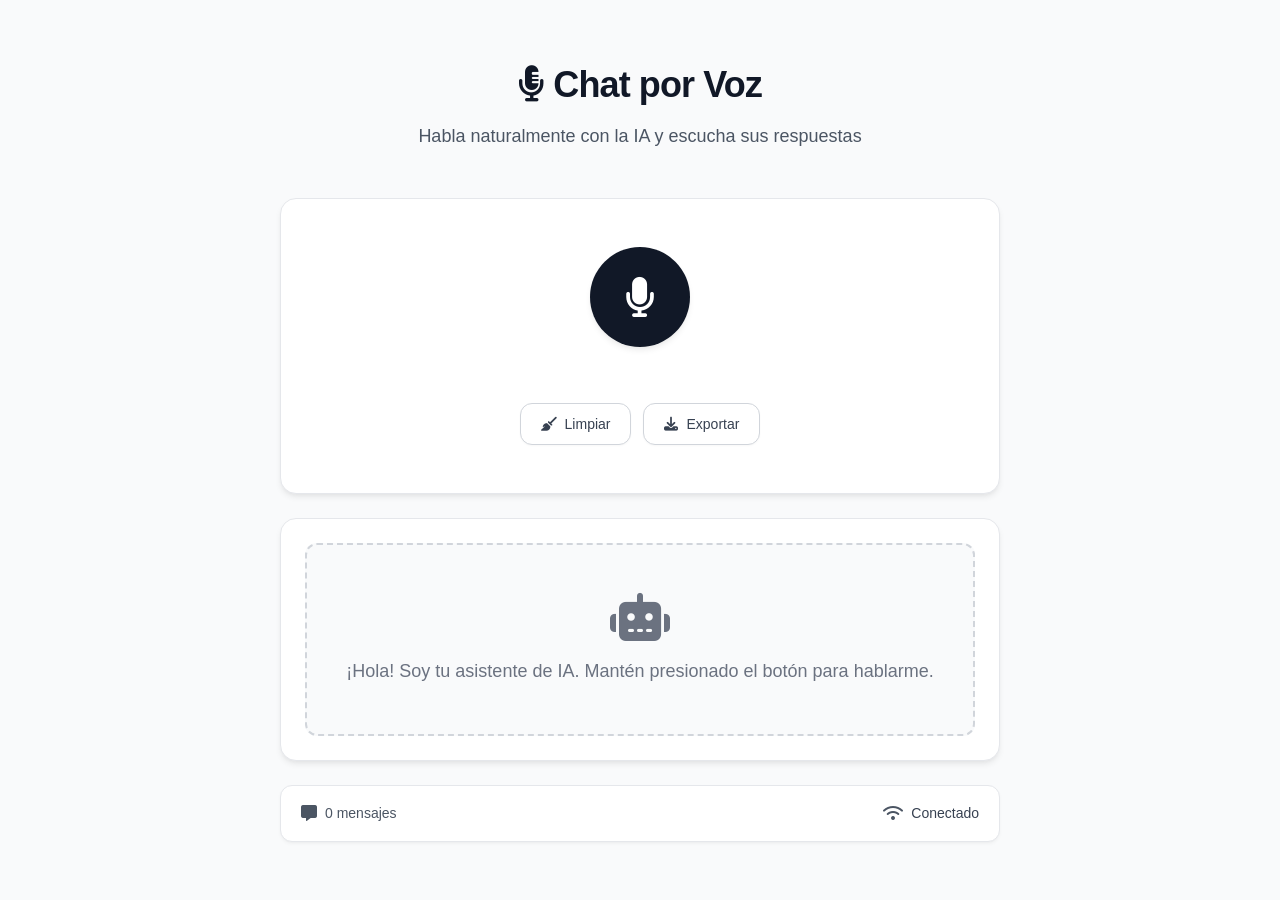
==== audio/avanzado/chat-completions/web/index.html @ 85fdfc96 "Add ConversationManager and UIManager modules with audio processing and UI controls - Implement Conv" ====
<!DOCTYPE html>
<html lang="es">
<head>
    <meta charset="UTF-8">
    <meta name="viewport" content="width=device-width, initial-scale=1.0">
    <title>Conversación por Voz con IA</title>
    <link rel="stylesheet" href="styles.css">
    <link href="https://cdnjs.cloudflare.com/ajax/libs/font-awesome/6.4.0/css/all.min.css" rel="stylesheet">
</head>
<body>
    <div class="container">
        <header>
            <h1><i class="fas fa-microphone-lines"></i> Chat por Voz</h1>
            <p>Habla naturalmente con la IA y escucha sus respuestas</p>
        </header>

        <main>
            <!-- Panel de control -->
            <div class="control-panel">
                <button id="recordBtn" class="record-btn" data-tooltip="Pulsa aquí para hablar">
                    <i class="fas fa-microphone"></i>
                </button>
                
                <div class="controls">
                    <button id="clearBtn" class="btn btn-secondary">
                        <i class="fas fa-broom"></i> Limpiar
                    </button>
                    <button id="exportBtn" class="btn btn-secondary">
                        <i class="fas fa-download"></i> Exportar
                    </button>
                </div>
            </div>

            <!-- Estado de grabación -->
            <div id="recordingStatus" class="recording-status hidden">
                <div class="recording-indicator">
                    <i class="fas fa-circle"></i>
                    <span>Grabando... Suelta para enviar</span>
                </div>
                <div class="audio-visualizer">
                    <div class="bar"></div>
                    <div class="bar"></div>
                    <div class="bar"></div>
                    <div class="bar"></div>
                    <div class="bar"></div>
                </div>
            </div>

            <!-- Estado de procesamiento -->
            <div id="processingStatus" class="processing-status hidden">
                <div class="spinner"></div>
                <span>Procesando tu mensaje...</span>
            </div>

            <!-- Historial de conversación -->
            <div class="conversation-container">
                <div id="conversationHistory" class="conversation-history">
                    <div class="welcome-message">
                        <i class="fas fa-robot"></i>
                        <p>¡Hola! Soy tu asistente de IA. Mantén presionado el botón para hablarme.</p>
                    </div>
                </div>
            </div>

            <!-- Información del sistema -->
            <div class="system-info">
                <div class="info-item">
                    <i class="fas fa-message"></i>
                    <span id="messageCount">0 mensajes</span>
                </div>
                <div class="info-item">
                    <i class="fas fa-wifi"></i>
                    <span id="connectionStatus" class="connection-status connected">Conectado</span>
                </div>
            </div>
        </main>
    </div>

    <!-- Modales -->
    <div id="errorModal" class="modal hidden">
        <div class="modal-content">
            <div class="modal-header">
                <h3><i class="fas fa-exclamation-triangle"></i> Error</h3>
                <button class="close-btn">&times;</button>
            </div>
            <div class="modal-body">
                <p id="errorMessage"></p>
            </div>
            <div class="modal-footer">
                <button class="btn btn-primary" onclick="closeModal('errorModal')">Entendido</button>
            </div>
        </div>
    </div>

    <div id="confirmModal" class="modal hidden">
        <div class="modal-content">
            <div class="modal-header">
                <h3><i class="fas fa-question-circle"></i> Confirmar acción</h3>
                <button class="close-btn">&times;</button>
            </div>
            <div class="modal-body">
                <p id="confirmMessage">¿Estás seguro de que quieres limpiar toda la conversación?</p>
            </div>
            <div class="modal-footer">
                <button class="btn btn-secondary" onclick="closeModal('confirmModal')">Cancelar</button>
                <button id="confirmYes" class="btn btn-primary">Confirmar</button>
            </div>
        </div>
    </div>

    <!-- Scripts -->
    <script src="js/audio-recorder.js"></script>
    <script src="js/conversation.js"></script>
    <script src="js/ui.js"></script>
    <script src="js/app.js"></script>
</body>
</html>
---- audio/avanzado/chat-completions/web/styles.css ----
/* Minimalist CSS Variables - Gray Scale */
:root {
    --primary-color: #374151;
    --primary-light: #6b7280;
    --primary-dark: #1f2937;
    --accent-color: #4b5563;
    --success-color: #374151;
    --danger-color: #6b7280;
    --warning-color: #9ca3af;
    --gray-50: #f9fafb;
    --gray-100: #f3f4f6;
    --gray-200: #e5e7eb;
    --gray-300: #d1d5db;
    --gray-400: #9ca3af;
    --gray-500: #6b7280;
    --gray-600: #4b5563;
    --gray-700: #374151;
    --gray-800: #1f2937;
    --gray-900: #111827;
    --white: #ffffff;
    --border-radius: 12px;
    --border-radius-sm: 6px;
    --border-radius-lg: 16px;
    --shadow-sm: 0 1px 2px 0 rgb(0 0 0 / 0.03);
    --shadow-md: 0 2px 4px -1px rgb(0 0 0 / 0.06), 0 1px 2px -1px rgb(0 0 0 / 0.03);
    --shadow-lg: 0 4px 6px -1px rgb(0 0 0 / 0.08), 0 2px 4px -2px rgb(0 0 0 / 0.04);
    --shadow-xl: 0 8px 12px -2px rgb(0 0 0 / 0.1), 0 4px 6px -3px rgb(0 0 0 / 0.05);
    --transition: all 0.2s ease-in-out;
    --font-mono: 'SF Mono', Monaco, 'Cascadia Code', 'Roboto Mono', Consolas, 'Courier New', monospace;
}

/* Reset y base */
* {
    box-sizing: border-box;
    margin: 0;
    padding: 0;
}

body {
    font-family: -apple-system, BlinkMacSystemFont, 'Segoe UI', 'Roboto', 'Oxygen', 'Ubuntu', 'Cantarell', 'Open Sans', 'Helvetica Neue', sans-serif;
    line-height: 1.6;
    color: var(--gray-900);
    background: var(--gray-50);
    min-height: 100vh;
    font-size: 16px;
    -webkit-font-smoothing: antialiased;
    -moz-osx-font-smoothing: grayscale;
}

/* Container principal */
.container {
    max-width: 768px;
    margin: 0 auto;
    padding: 24px;
    min-height: 100vh;
    display: flex;
    flex-direction: column;
}

/* Header */
header {
    text-align: center;
    margin-bottom: 48px;
    padding-top: 32px;
}

header h1 {
    font-size: 2.25rem;
    font-weight: 700;
    margin-bottom: 8px;
    color: var(--gray-900);
    letter-spacing: -0.025em;
}

header p {
    font-size: 1.125rem;
    color: var(--gray-600);
    font-weight: 400;
}

/* Panel de control */
.control-panel {
    background: var(--white);
    border-radius: var(--border-radius-lg);
    padding: 48px 32px;
    margin-bottom: 24px;
    box-shadow: var(--shadow-lg);
    text-align: center;
    border: 1px solid var(--gray-200);
    display: flex;
    flex-direction: column;
    align-items: center;
    justify-content: center;
}

/* Botón de grabación principal */
.record-btn {
    background: var(--gray-900);
    color: var(--white);
    border: none;
    border-radius: 50%;
    width: 100px;
    height: 100px;
    font-size: 2.5rem;
    cursor: pointer;
    transition: var(--transition);
    box-shadow: var(--shadow-lg);
    margin-bottom: 48px;
    user-select: none;
    position: relative;
    overflow: visible;
    display: flex;
    align-items: center;
    justify-content: center;
}

.record-btn:hover {
    background: var(--gray-800);
    transform: translateY(-3px) scale(1.08);
    box-shadow: var(--shadow-xl);
}

.record-btn:active,
.record-btn.recording {
    background: var(--gray-700);
    transform: scale(0.95);
    animation: pulse 2s infinite;
}

.record-btn i {
    font-size: 2.5rem;
}

/* Tooltip */
.record-btn[data-tooltip]:hover::after {
    content: attr(data-tooltip);
    position: absolute;
    bottom: -50px;
    left: 50%;
    transform: translateX(-50%);
    background: var(--gray-800);
    color: var(--white);
    padding: 8px 12px;
    border-radius: var(--border-radius-sm);
    font-size: 0.875rem;
    font-weight: 500;
    white-space: nowrap;
    box-shadow: var(--shadow-md);
    z-index: 1000;
    animation: tooltipFadeIn 0.2s ease-out;
}

.record-btn[data-tooltip]:hover::before {
    content: '';
    position: absolute;
    bottom: -13px;
    left: 50%;
    transform: translateX(-50%);
    width: 0;
    height: 0;
    border-left: 6px solid transparent;
    border-right: 6px solid transparent;
    border-bottom: 6px solid var(--gray-800);
    z-index: 1001;
}

@keyframes tooltipFadeIn {
    from {
        opacity: 0;
        transform: translateX(-50%) translateY(5px);
    }
    to {
        opacity: 1;
        transform: translateX(-50%) translateY(0);
    }
}

/* Animación de pulso mejorada */
@keyframes pulse {
    0% { 
        box-shadow: 0 0 0 0 rgba(107, 114, 128, 0.4);
    }
    70% { 
        box-shadow: 0 0 0 10px rgba(107, 114, 128, 0);
    }
    100% { 
        box-shadow: 0 0 0 0 rgba(107, 114, 128, 0);
    }
}
/* Controles secundarios */
.controls {
    display: flex;
    gap: 12px;
    justify-content: center;
    flex-wrap: wrap;
    margin-top: 8px;
}

.btn {
    padding: 12px 20px;
    border: none;
    border-radius: var(--border-radius);
    cursor: pointer;
    font-size: 0.875rem;
    font-weight: 500;
    transition: var(--transition);
    text-decoration: none;
    display: inline-flex;
    align-items: center;
    gap: 8px;
    white-space: nowrap;
}

.btn-primary {
    background: var(--gray-900);
    color: var(--white);
    box-shadow: var(--shadow-md);
}

.btn-primary:hover {
    background: var(--gray-800);
    transform: translateY(-1px);
    box-shadow: var(--shadow-lg);
}

.btn-secondary {
    background: var(--white);
    color: var(--gray-700);
    border: 1px solid var(--gray-300);
    box-shadow: var(--shadow-sm);
}

.btn-secondary:hover {
    background: var(--gray-50);
    border-color: var(--gray-400);
    transform: translateY(-1px);
    box-shadow: var(--shadow-md);
}

/* Estado de grabación */
.recording-status {
    background: var(--white);
    border-radius: var(--border-radius);
    padding: 24px;
    margin-bottom: 24px;
    box-shadow: var(--shadow-lg);
    text-align: center;
    border: 1px solid var(--gray-400);
    border-left: 4px solid var(--gray-600);
}

.recording-indicator {
    display: flex;
    align-items: center;
    justify-content: center;
    gap: 12px;
    margin-bottom: 16px;
    color: var(--gray-700);
    font-weight: 600;
    font-size: 1.125rem;
}

.recording-indicator i {
    font-size: 1.5rem;
    animation: pulse 1s infinite;
}

/* Visualizador de audio moderno */
.audio-visualizer {
    display: flex;
    justify-content: center;
    gap: 4px;
    height: 32px;
    align-items: end;
}

.audio-visualizer .bar {
    width: 3px;
    background: var(--gray-600);
    border-radius: 4px;
    animation: audioWave 1.2s infinite ease-in-out;
}

.audio-visualizer .bar:nth-child(1) { animation-delay: 0s; }
.audio-visualizer .bar:nth-child(2) { animation-delay: 0.1s; }
.audio-visualizer .bar:nth-child(3) { animation-delay: 0.2s; }
.audio-visualizer .bar:nth-child(4) { animation-delay: 0.3s; }
.audio-visualizer .bar:nth-child(5) { animation-delay: 0.4s; }

@keyframes audioWave {
    0%, 40%, 100% { 
        height: 6px; 
        opacity: 0.4;
    }
    20% { 
        height: 28px; 
        opacity: 1;
    }
}

/* Estado de procesamiento */
.processing-status {
    background: var(--white);
    border-radius: var(--border-radius);
    padding: 24px;
    margin-bottom: 24px;
    box-shadow: var(--shadow-lg);
    text-align: center;
    border: 1px solid var(--gray-300);
    border-left: 4px solid var(--gray-500);
    display: flex;
    align-items: center;
    justify-content: center;
    gap: 16px;
    color: var(--gray-700);
    font-weight: 500;
}

/* Spinner moderno */
.spinner {
    width: 24px;
    height: 24px;
    border: 2px solid var(--gray-200);
    border-top: 2px solid var(--gray-600);
    border-radius: 50%;
    animation: spin 1s linear infinite;
}

@keyframes spin {
    0% { transform: rotate(0deg); }
    100% { transform: rotate(360deg); }
}

/* Contenedor de conversación */
.conversation-container {
    background: var(--white);
    border-radius: var(--border-radius-lg);
    box-shadow: var(--shadow-lg);
    margin-bottom: 24px;
    max-height: 600px;
    overflow: hidden;
    border: 1px solid var(--gray-200);
    flex: 1;
    display: flex;
    flex-direction: column;
}

.conversation-history {
    padding: 24px;
    overflow-y: auto;
    flex: 1;
}

/* Mensaje de bienvenida */
.welcome-message {
    text-align: center;
    color: var(--gray-500);
    padding: 48px 24px;
    border: 2px dashed var(--gray-300);
    border-radius: var(--border-radius);
    background: var(--gray-50);
}

.welcome-message i {
    font-size: 3rem;
    margin-bottom: 16px;
    color: var(--gray-500);
}

.welcome-message p {
    font-size: 1.125rem;
    font-weight: 500;
}

/* Mensajes de conversación */
.message {
    margin-bottom: 24px;
    padding: 20px;
    border-radius: var(--border-radius);
    position: relative;
    animation: slideIn 0.4s ease-out;
    box-shadow: var(--shadow-sm);
}

@keyframes slideIn {
    from {
        opacity: 0;
        transform: translateY(20px);
    }
    to {
        opacity: 1;
        transform: translateY(0);
    }
}

.message.user {
    background: var(--gray-100);
    border: 1px solid var(--gray-200);
    margin-left: 48px;
    border-radius: var(--border-radius) var(--border-radius) var(--border-radius-sm) var(--border-radius);
}

.message.assistant {
    background: var(--white);
    border: 1px solid var(--gray-200);
    margin-right: 48px;
    border-radius: var(--border-radius) var(--border-radius) var(--border-radius) var(--border-radius-sm);
}

.message-header {
    display: flex;
    align-items: center;
    gap: 12px;
    margin-bottom: 12px;
    font-weight: 600;
    font-size: 0.875rem;
}

.message-header i {
    font-size: 1.125rem;
}

.message.user .message-header {
    color: var(--gray-700);
}

.message.assistant .message-header {
    color: var(--gray-800);
}

.message-content {
    line-height: 1.7;
    color: var(--gray-800);
    font-size: 0.95rem;
}

.message-time {
    font-size: 0.75rem;
    color: var(--gray-500);
    text-align: right;
    margin-top: 12px;
    font-weight: 500;
}

/* Controles de audio */
.audio-controls {
    margin-top: 12px;
    display: flex;
    gap: 8px;
    align-items: center;
}

.audio-btn {
    background: none;
    border: none;
    color: var(--gray-600);
    cursor: pointer;
    font-size: 1.125rem;
    padding: 8px;
    border-radius: 50%;
    transition: var(--transition);
    width: 36px;
    height: 36px;
    display: flex;
    align-items: center;
    justify-content: center;
}

.audio-btn:hover {
    background: var(--gray-100);
    color: var(--gray-800);
    transform: scale(1.1);
}

.audio-btn.playing {
    color: var(--gray-700);
    background: var(--gray-200);
}

/* Información del sistema */
.system-info {
    background: var(--white);
    border-radius: var(--border-radius);
    padding: 16px 20px;
    box-shadow: var(--shadow-md);
    display: flex;
    justify-content: space-between;
    align-items: center;
    flex-wrap: wrap;
    gap: 16px;
    border: 1px solid var(--gray-200);
}

.info-item {
    display: flex;
    align-items: center;
    gap: 8px;
    color: var(--gray-600);
    font-size: 0.875rem;
    font-weight: 500;
}

.info-item i {
    color: var(--gray-600);
    font-size: 1rem;
}

/* Modales modernos */
.modal {
    position: fixed;
    top: 0;
    left: 0;
    width: 100%;
    height: 100%;
    background: rgba(0, 0, 0, 0.5);
    display: flex;
    align-items: center;
    justify-content: center;
    z-index: 1000;
    backdrop-filter: blur(4px);
}

.modal-content {
    background: var(--white);
    border-radius: var(--border-radius-lg);
    max-width: 480px;
    width: 90%;
    box-shadow: var(--shadow-xl);
    animation: modalSlideIn 0.3s ease-out;
    border: 1px solid var(--gray-200);
}

@keyframes modalSlideIn {
    from {
        opacity: 0;
        transform: scale(0.95) translateY(-10px);
    }
    to {
        opacity: 1;
        transform: scale(1) translateY(0);
    }
}

.modal-header {
    padding: 24px;
    border-bottom: 1px solid var(--gray-200);
    display: flex;
    justify-content: space-between;
    align-items: center;
}

.modal-header h3 {
    margin: 0;
    display: flex;
    align-items: center;
    gap: 12px;
    color: var(--gray-900);
    font-weight: 600;
    font-size: 1.125rem;
}

.close-btn {
    background: none;
    border: none;
    font-size: 1.25rem;
    cursor: pointer;
    color: var(--gray-500);
    padding: 0;
    width: 32px;
    height: 32px;
    display: flex;
    align-items: center;
    justify-content: center;
    border-radius: 50%;
    transition: var(--transition);
}

.close-btn:hover {
    background: var(--gray-100);
    color: var(--gray-700);
}

.modal-body {
    padding: 24px;
    color: var(--gray-700);
}

.modal-footer {
    padding: 24px;
    border-top: 1px solid var(--gray-200);
    display: flex;
    justify-content: flex-end;
    gap: 12px;
}

/* Utilidades */
.hidden {
    display: none !important;
}

.text-center {
    text-align: center;
}

.text-muted {
    color: var(--gray-500);
}

/* Scrollbar personalizada moderna */
.conversation-history::-webkit-scrollbar {
    width: 6px;
}

.conversation-history::-webkit-scrollbar-track {
    background: var(--gray-100);
    border-radius: 3px;
}

.conversation-history::-webkit-scrollbar-thumb {
    background: var(--gray-400);
    border-radius: 3px;
}

.conversation-history::-webkit-scrollbar-thumb:hover {
    background: var(--gray-500);
}

/* Estados de conexión */
.connection-status.connected {
    color: var(--gray-700);
}

.connection-status.disconnected {
    color: var(--gray-400);
}

.connection-status.connecting {
    color: var(--gray-500);
}

/* Responsive mejorado */
@media (max-width: 768px) {
    .container {
        padding: 16px;
        max-width: 100%;
    }
    
    header {
        margin-bottom: 32px;
        padding-top: 16px;
    }
    
    header h1 {
        font-size: 1.875rem;
    }
    
    header p {
        font-size: 1rem;
    }
    
    .control-panel {
        padding: 40px 24px;
    }
    
    .record-btn {
        width: 90px;
        height: 90px;
        font-size: 2.25rem;
        margin-bottom: 40px;
    }
    
    .record-btn i {
        font-size: 2.25rem;
    }
    
    .controls {
        flex-direction: column;
        align-items: center;
        gap: 8px;
    }
    
    .system-info {
        flex-direction: column;
        text-align: center;
        gap: 12px;
    }
    
    .message.user {
        margin-left: 16px;
    }
    
    .message.assistant {
        margin-right: 16px;
    }
    
    .conversation-container {
        max-height: 500px;
    }
    
    .modal-content {
        width: 95%;
        margin: 16px;
    }
    
    .modal-header,
    .modal-body,
    .modal-footer {
        padding: 20px;
    }
}

@media (max-width: 480px) {
    .container {
        padding: 12px;
    }
    
    header h1 {
        font-size: 1.5rem;
    }
    
    .control-panel {
        padding: 32px 20px;
    }
    
    .record-btn {
        width: 80px;
        height: 80px;
        font-size: 2rem;
        margin-bottom: 32px;
    }
    
    .record-btn i {
        font-size: 2rem;
    }
    
    .conversation-container {
        max-height: 400px;
    }
    
    .conversation-history {
        padding: 16px;
    }
    
    .message {
        padding: 16px;
        margin-bottom: 16px;
    }
    
    .message.user,
    .message.assistant {
        margin-left: 8px;
        margin-right: 8px;
    }
    
    .welcome-message {
        padding: 32px 16px;
    }
    
    .modal-header,
    .modal-body,
    .modal-footer {
        padding: 16px;
    }
}

/* Microinteracciones y efectos */
@media (prefers-reduced-motion: no-preference) {
    .btn {
        transition: var(--transition);
    }
    
    .message {
        transition: var(--transition);
    }
    
    .message:hover {
        transform: translateY(-1px);
        box-shadow: var(--shadow-md);
    }
}

/* Modo oscuro (preparado para futuras implementaciones) */
@media (prefers-color-scheme: dark) {
    :root {
        --gray-50: #111827;
        --gray-100: #1f2937;
        --gray-200: #374151;
        --gray-300: #4b5563;
        --gray-400: #6b7280;
        --gray-500: #9ca3af;
        --gray-600: #d1d5db;
        --gray-700: #e5e7eb;
        --gray-800: #f3f4f6;
        --gray-900: #f9fafb;
        --white: #111827;
    }
}
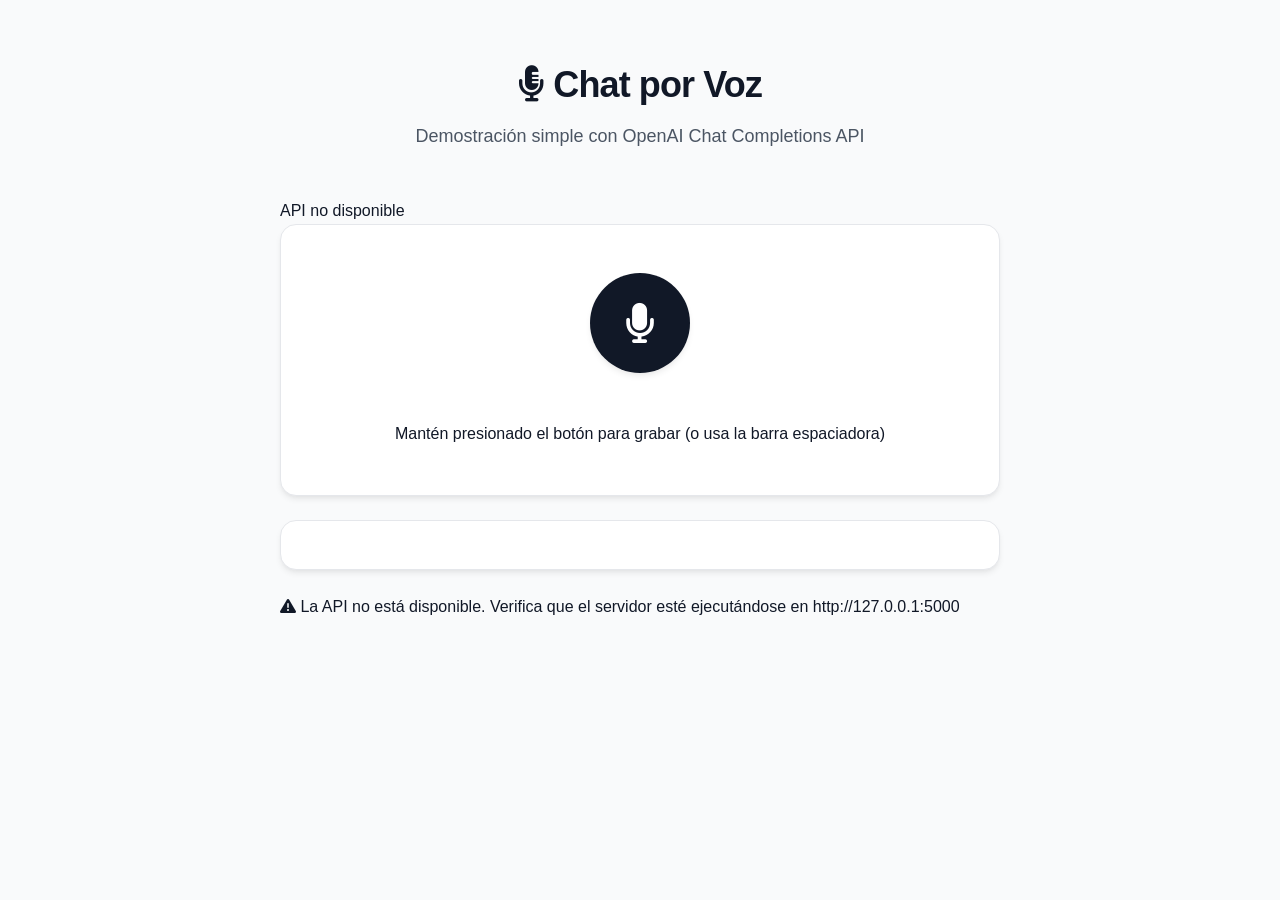
==== commit 3aebcc5f: "Refactor voice conversation application: streamline UI, remove unused modules, and enhance audio pro" ====
--- a/audio/avanzado/chat-completions/web/index.html
+++ b/audio/avanzado/chat-completions/web/index.html
@@ -1,117 +1,56 @@
 <!DOCTYPE html>
 <html lang="es">
+
 <head>
     <meta charset="UTF-8">
     <meta name="viewport" content="width=device-width, initial-scale=1.0">
-    <title>Conversación por Voz con IA</title>
+    <title>Chat por Voz - Demo Simple</title>
     <link rel="stylesheet" href="styles.css">
     <link href="https://cdnjs.cloudflare.com/ajax/libs/font-awesome/6.4.0/css/all.min.css" rel="stylesheet">
 </head>
+
 <body>
     <div class="container">
         <header>
             <h1><i class="fas fa-microphone-lines"></i> Chat por Voz</h1>
-            <p>Habla naturalmente con la IA y escucha sus respuestas</p>
+            <p>Demostración simple con OpenAI Chat Completions API</p>
         </header>
 
         <main>
+            <!-- Barra de estado -->
+            <div class="status-bar">
+                <div class="status-dot" id="statusDot"></div>
+                <span id="statusText">Verificando conexión...</span>
+            </div>
+
             <!-- Panel de control -->
             <div class="control-panel">
-                <button id="recordBtn" class="record-btn" data-tooltip="Pulsa aquí para hablar">
+                <button id="recordBtn" class="record-btn" aria-label="Iniciar grabación">
                     <i class="fas fa-microphone"></i>
                 </button>
-                
-                <div class="controls">
-                    <button id="clearBtn" class="btn btn-secondary">
-                        <i class="fas fa-broom"></i> Limpiar
-                    </button>
-                    <button id="exportBtn" class="btn btn-secondary">
-                        <i class="fas fa-download"></i> Exportar
-                    </button>
-                </div>
-            </div>
 
-            <!-- Estado de grabación -->
-            <div id="recordingStatus" class="recording-status hidden">
-                <div class="recording-indicator">
-                    <i class="fas fa-circle"></i>
-                    <span>Grabando... Suelta para enviar</span>
-                </div>
-                <div class="audio-visualizer">
-                    <div class="bar"></div>
-                    <div class="bar"></div>
-                    <div class="bar"></div>
-                    <div class="bar"></div>
-                    <div class="bar"></div>
+                <div class="instructions" id="instructions">
+                    Mantén presionado el botón para grabar (o usa la barra espaciadora)
                 </div>
             </div>
 
             <!-- Estado de procesamiento -->
             <div id="processingStatus" class="processing-status hidden">
                 <div class="spinner"></div>
-                <span>Procesando tu mensaje...</span>
+                <span>Procesando audio y generando respuesta...</span>
             </div>
 
             <!-- Historial de conversación -->
             <div class="conversation-container">
                 <div id="conversationHistory" class="conversation-history">
-                    <div class="welcome-message">
-                        <i class="fas fa-robot"></i>
-                        <p>¡Hola! Soy tu asistente de IA. Mantén presionado el botón para hablarme.</p>
-                    </div>
+                    
                 </div>
-            </div>
-
-            <!-- Información del sistema -->
-            <div class="system-info">
-                <div class="info-item">
-                    <i class="fas fa-message"></i>
-                    <span id="messageCount">0 mensajes</span>
-                </div>
-                <div class="info-item">
-                    <i class="fas fa-wifi"></i>
-                    <span id="connectionStatus" class="connection-status connected">Conectado</span>
-                </div>
-            </div>
+            </div>           
         </main>
     </div>
 
-    <!-- Modales -->
-    <div id="errorModal" class="modal hidden">
-        <div class="modal-content">
-            <div class="modal-header">
-                <h3><i class="fas fa-exclamation-triangle"></i> Error</h3>
-                <button class="close-btn">&times;</button>
-            </div>
-            <div class="modal-body">
-                <p id="errorMessage"></p>
-            </div>
-            <div class="modal-footer">
-                <button class="btn btn-primary" onclick="closeModal('errorModal')">Entendido</button>
-            </div>
-        </div>
-    </div>
+    <!-- Scripts -->
+    <script src="app.js"></script>
+</body>
 
-    <div id="confirmModal" class="modal hidden">
-        <div class="modal-content">
-            <div class="modal-header">
-                <h3><i class="fas fa-question-circle"></i> Confirmar acción</h3>
-                <button class="close-btn">&times;</button>
-            </div>
-            <div class="modal-body">
-                <p id="confirmMessage">¿Estás seguro de que quieres limpiar toda la conversación?</p>
-            </div>
-            <div class="modal-footer">
-                <button class="btn btn-secondary" onclick="closeModal('confirmModal')">Cancelar</button>
-                <button id="confirmYes" class="btn btn-primary">Confirmar</button>
-            </div>
-        </div>
-    </div>
-
-    <!-- Scripts -->
-    <script src="js/audio-recorder.js"></script>
-    <script src="js/conversation.js"></script>
-    <script src="js/ui.js"></script>
-    <script src="js/app.js"></script>
-</body>
-</html>
+</html>
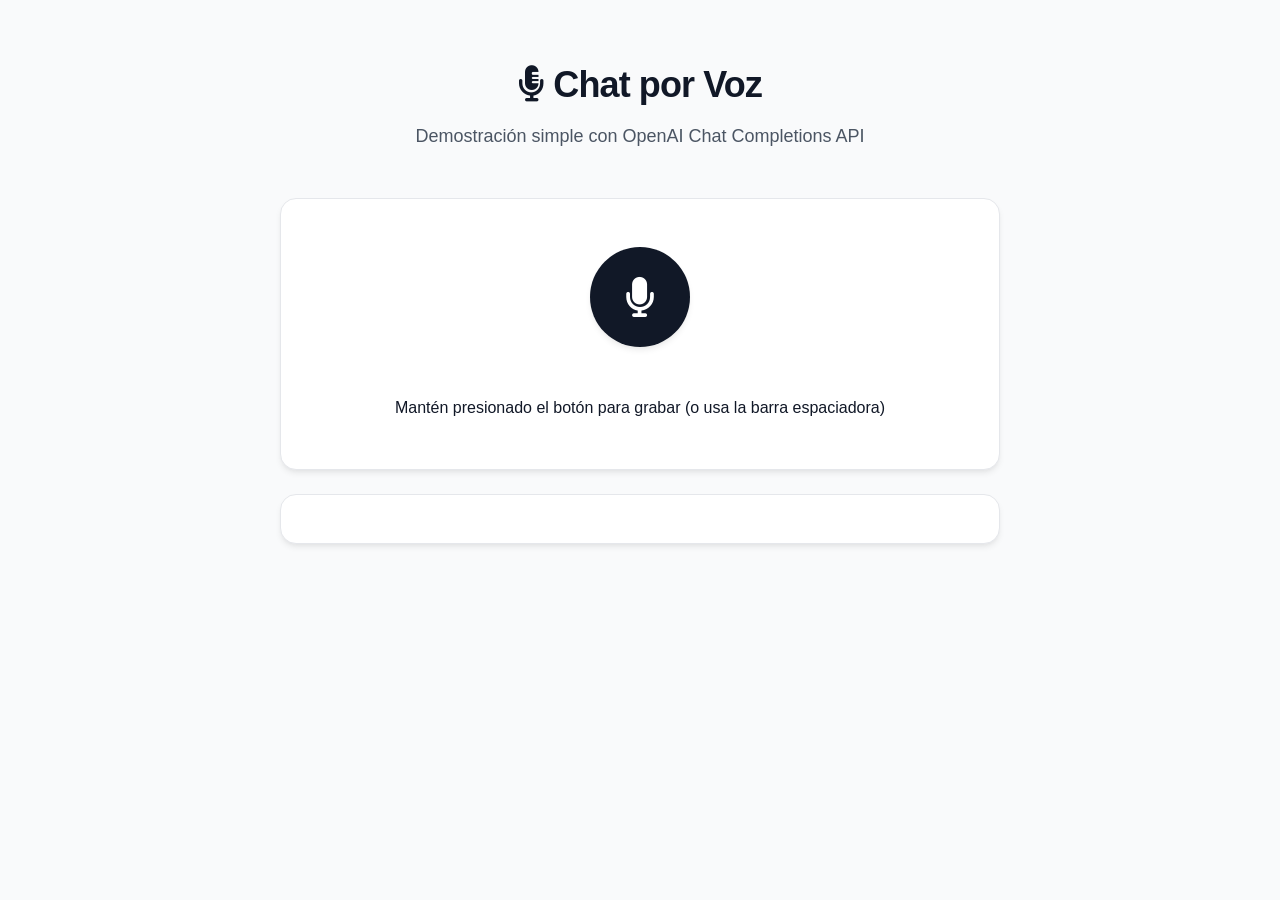
==== commit ae4ca225: "refactor: Remove health check endpoint and clean up unused code in app.js and index.html" ====
--- a/audio/avanzado/chat-completions/web/index.html
+++ b/audio/avanzado/chat-completions/web/index.html
@@ -16,12 +16,7 @@
             <p>Demostración simple con OpenAI Chat Completions API</p>
         </header>
 
-        <main>
-            <!-- Barra de estado -->
-            <div class="status-bar">
-                <div class="status-dot" id="statusDot"></div>
-                <span id="statusText">Verificando conexión...</span>
-            </div>
+        <main>         
 
             <!-- Panel de control -->
             <div class="control-panel">
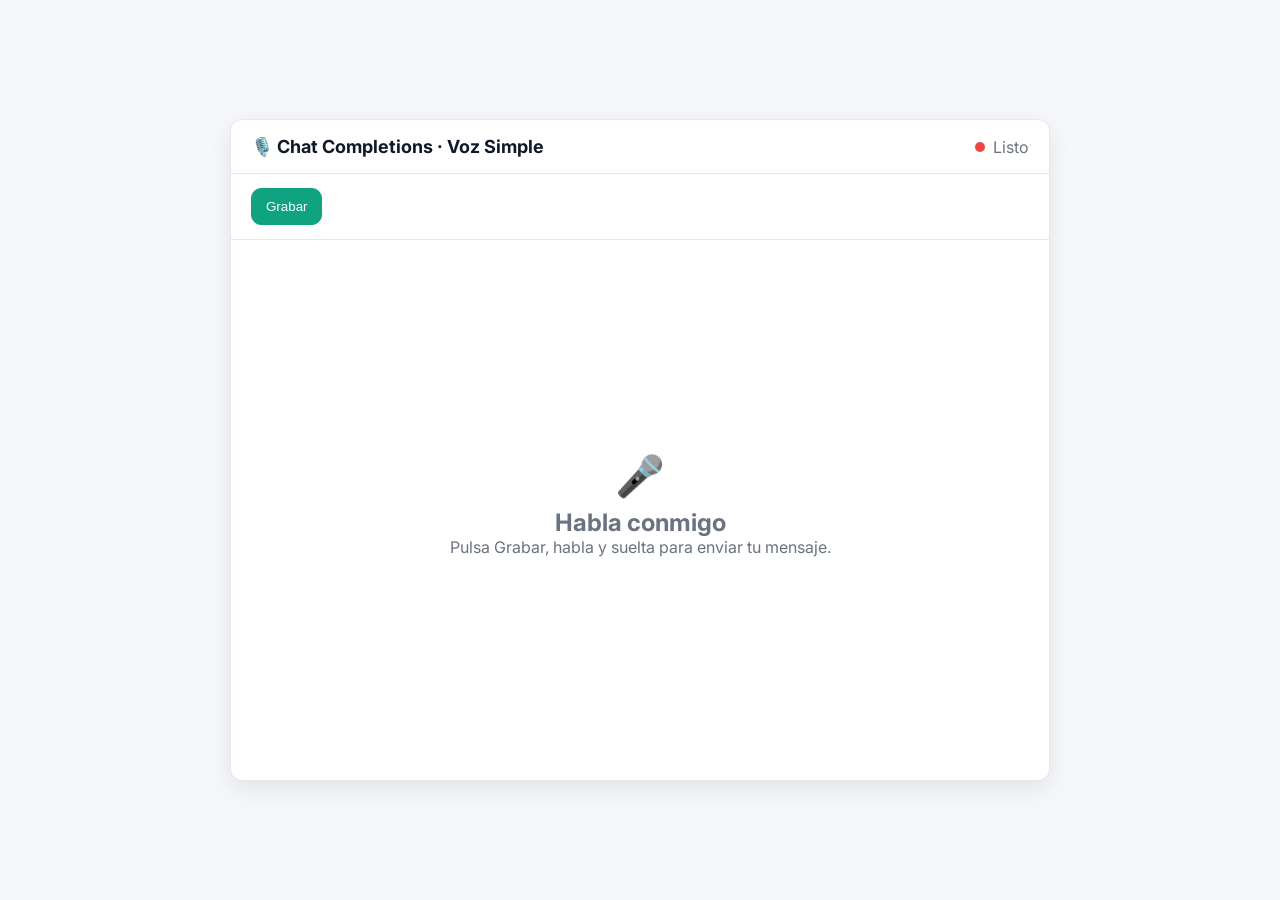
==== commit 863b7196: "feat: Refactor chat completion UI and audio handling for improved user experience and performance" ====
--- a/audio/avanzado/chat-completions/web/index.html
+++ b/audio/avanzado/chat-completions/web/index.html
@@ -1,51 +1,44 @@
 <!DOCTYPE html>
 <html lang="es">
+<head>
+    <meta charset="UTF-8" />
+    <meta name="viewport" content="width=device-width, initial-scale=1.0" />
+    <title>🎙️ Chat Completions · Voz Simple</title>
 
-<head>
-    <meta charset="UTF-8">
-    <meta name="viewport" content="width=device-width, initial-scale=1.0">
-    <title>Chat por Voz - Demo Simple</title>
-    <link rel="stylesheet" href="styles.css">
-    <link href="https://cdnjs.cloudflare.com/ajax/libs/font-awesome/6.4.0/css/all.min.css" rel="stylesheet">
+    <link rel="stylesheet" href="styles.css" />
+    <link href="https://fonts.googleapis.com/css2?family=Inter:wght@400;600&display=swap" rel="stylesheet" />
 </head>
-
 <body>
-    <div class="container">
-        <header>
-            <h1><i class="fas fa-microphone-lines"></i> Chat por Voz</h1>
-            <p>Demostración simple con OpenAI Chat Completions API</p>
+    <main class="container">
+        <header class="top">
+            <h1>🎙️ Chat Completions · Voz Simple</h1>
+            <div class="status">
+                <span id="statusDot" class="dot"></span>
+                <span id="statusText">Listo</span>
+                <span id="micBadge" class="badge hidden" aria-live="polite"></span>
+            </div>
         </header>
 
-        <main>         
+        <section class="controls">
+            <button id="recordBtn" class="btn primary">Grabar</button>
+        </section>
 
-            <!-- Panel de control -->
-            <div class="control-panel">
-                <button id="recordBtn" class="record-btn" aria-label="Iniciar grabación">
-                    <i class="fas fa-microphone"></i>
-                </button>
-
-                <div class="instructions" id="instructions">
-                    Mantén presionado el botón para grabar (o usa la barra espaciadora)
+        <section class="chat">
+            <div id="messages" class="messages">
+                <div class="welcome">
+                    <div class="emoji">🎤</div>
+                    <h2>Habla conmigo</h2>
+                    <p>Pulsa Grabar, habla y suelta para enviar tu mensaje.</p>
                 </div>
             </div>
 
-            <!-- Estado de procesamiento -->
-            <div id="processingStatus" class="processing-status hidden">
-                <div class="spinner"></div>
-                <span>Procesando audio y generando respuesta...</span>
+            <div id="flow" class="flow">
+                <span id="sendingBadge" class="pill hidden">📤 Enviando<span class="dots"><span></span><span></span><span></span></span></span>
+                <span id="receivingBadge" class="pill hidden">📥 Recibiendo<span class="dots"><span></span><span></span><span></span></span></span>
             </div>
+        </section>
+    </main>
 
-            <!-- Historial de conversación -->
-            <div class="conversation-container">
-                <div id="conversationHistory" class="conversation-history">
-                    
-                </div>
-            </div>           
-        </main>
-    </div>
-
-    <!-- Scripts -->
     <script src="app.js"></script>
 </body>
-
 </html>
--- a/audio/avanzado/chat-completions/web/styles.css
+++ b/audio/avanzado/chat-completions/web/styles.css
@@ -1,404 +1,45 @@
-/* Minimalist CSS Variables - Gray Scale */
-:root {
-    --primary-color: #374151;
-    --primary-light: #6b7280;
-    --primary-dark: #1f2937;
-    --accent-color: #4b5563;
-    --success-color: #374151;
-    --danger-color: #6b7280;
-    --warning-color: #9ca3af;
-    --gray-50: #f9fafb;
-    --gray-100: #f3f4f6;
-    --gray-200: #e5e7eb;
-    --gray-300: #d1d5db;
-    --gray-400: #9ca3af;
-    --gray-500: #6b7280;
-    --gray-600: #4b5563;
-    --gray-700: #374151;
-    --gray-800: #1f2937;
-    --gray-900: #111827;
-    --white: #ffffff;
-    --border-radius: 12px;
-    --border-radius-sm: 6px;
-    --border-radius-lg: 16px;
-    --shadow-sm: 0 1px 2px 0 rgb(0 0 0 / 0.03);
-    --shadow-md: 0 2px 4px -1px rgb(0 0 0 / 0.06), 0 1px 2px -1px rgb(0 0 0 / 0.03);
-    --shadow-lg: 0 4px 6px -1px rgb(0 0 0 / 0.08), 0 2px 4px -2px rgb(0 0 0 / 0.04);
-    --shadow-xl: 0 8px 12px -2px rgb(0 0 0 / 0.1), 0 4px 6px -3px rgb(0 0 0 / 0.05);
-    --transition: all 0.2s ease-in-out;
-    --font-mono: 'SF Mono', Monaco, 'Cascadia Code', 'Roboto Mono', Consolas, 'Courier New', monospace;
-}
-
-/* Reset y base */
-* {
-    box-sizing: border-box;
-    margin: 0;
-    padding: 0;
-}
-
-body {
-    font-family: -apple-system, BlinkMacSystemFont, 'Segoe UI', 'Roboto', 'Oxygen', 'Ubuntu', 'Cantarell', 'Open Sans', 'Helvetica Neue', sans-serif;
-    line-height: 1.6;
-    color: var(--gray-900);
-    background: var(--gray-50);
-    min-height: 100vh;
-    font-size: 16px;
-    -webkit-font-smoothing: antialiased;
-    -moz-osx-font-smoothing: grayscale;
-}
-
-/* Container principal */
-.container {
-    max-width: 768px;
-    margin: 0 auto;
-    padding: 24px;
-    min-height: 100vh;
-    display: flex;
-    flex-direction: column;
-}
-
-/* Header */
-header {
-    text-align: center;
-    margin-bottom: 48px;
-    padding-top: 32px;
-}
-
-header h1 {
-    font-size: 2.25rem;
-    font-weight: 700;
-    margin-bottom: 8px;
-    color: var(--gray-900);
-    letter-spacing: -0.025em;
-}
-
-header p {
-    font-size: 1.125rem;
-    color: var(--gray-600);
-    font-weight: 400;
-}
-
-/* Panel de control */
-.control-panel {
-    background: var(--white);
-    border-radius: var(--border-radius-lg);
-    padding: 48px 32px;
-    margin-bottom: 24px;
-    box-shadow: var(--shadow-lg);
-    text-align: center;
-    border: 1px solid var(--gray-200);
-    display: flex;
-    flex-direction: column;
-    align-items: center;
-    justify-content: center;
-}
-
-/* Botón de grabación principal */
-.record-btn {
-    background: var(--gray-900);
-    color: var(--white);
-    border: none;
-    border-radius: 50%;
-    width: 100px;
-    height: 100px;
-    font-size: 2.5rem;
-    cursor: pointer;
-    transition: var(--transition);
-    box-shadow: var(--shadow-lg);
-    margin-bottom: 48px;
-    user-select: none;
-    position: relative;
-    overflow: visible;
-    display: flex;
-    align-items: center;
-    justify-content: center;
-}
-
-.record-btn:hover {
-    background: var(--gray-800);
-    transform: translateY(-3px) scale(1.08);
-    box-shadow: var(--shadow-xl);
-}
-
-.record-btn:active,
-.record-btn.recording {
-    background: var(--gray-700);
-    transform: scale(0.95);
-    animation: pulse 2s infinite;
-}
-
-.record-btn i {
-    font-size: 2.5rem;
-}
-
-/* Tooltip */
-.record-btn[data-tooltip]:hover::after {
-    content: attr(data-tooltip);
-    position: absolute;
-    bottom: -50px;
-    left: 50%;
-    transform: translateX(-50%);
-    background: var(--gray-800);
-    color: var(--white);
-    padding: 8px 12px;
-    border-radius: var(--border-radius-sm);
-    font-size: 0.875rem;
-    font-weight: 500;
-    white-space: nowrap;
-    box-shadow: var(--shadow-md);
-    z-index: 1000;
-    animation: tooltipFadeIn 0.2s ease-out;
-}
-
-.record-btn[data-tooltip]:hover::before {
-    content: '';
-    position: absolute;
-    bottom: -13px;
-    left: 50%;
-    transform: translateX(-50%);
-    width: 0;
-    height: 0;
-    border-left: 6px solid transparent;
-    border-right: 6px solid transparent;
-    border-bottom: 6px solid var(--gray-800);
-    z-index: 1001;
-}
-
-@keyframes tooltipFadeIn {
-    from {
-        opacity: 0;
-        transform: translateX(-50%) translateY(5px);
-    }
-    to {
-        opacity: 1;
-        transform: translateX(-50%) translateY(0);
-    }
-}
-
-/* Animación de pulso mejorada */
-@keyframes pulse {
-    0% { 
-        box-shadow: 0 0 0 0 rgba(107, 114, 128, 0.4);
-    }
-    70% { 
-        box-shadow: 0 0 0 10px rgba(107, 114, 128, 0);
-    }
-    100% { 
-        box-shadow: 0 0 0 0 rgba(107, 114, 128, 0);
-    }
-}
-/* Controles secundarios */
-.controls {
-    display: flex;
-    gap: 12px;
-    justify-content: center;
-    flex-wrap: wrap;
-    margin-top: 8px;
-}
-
-.btn {
-    padding: 12px 20px;
-    border: none;
-    border-radius: var(--border-radius);
-    cursor: pointer;
-    font-size: 0.875rem;
-    font-weight: 500;
-    transition: var(--transition);
-    text-decoration: none;
-    display: inline-flex;
-    align-items: center;
-    gap: 8px;
-    white-space: nowrap;
-}
-
-.btn-primary {
-    background: var(--gray-900);
-    color: var(--white);
-    box-shadow: var(--shadow-md);
-}
-
-.btn-primary:hover {
-    background: var(--gray-800);
-    transform: translateY(-1px);
-    box-shadow: var(--shadow-lg);
-}
-
-.btn-secondary {
-    background: var(--white);
-    color: var(--gray-700);
-    border: 1px solid var(--gray-300);
-    box-shadow: var(--shadow-sm);
-}
-
-.btn-secondary:hover {
-    background: var(--gray-50);
-    border-color: var(--gray-400);
-    transform: translateY(-1px);
-    box-shadow: var(--shadow-md);
-}
-
-/* Estado de grabación */
-.recording-status {
-    background: var(--white);
-    border-radius: var(--border-radius);
-    padding: 24px;
-    margin-bottom: 24px;
-    box-shadow: var(--shadow-lg);
-    text-align: center;
-    border: 1px solid var(--gray-400);
-    border-left: 4px solid var(--gray-600);
-}
-
-.recording-indicator {
-    display: flex;
-    align-items: center;
-    justify-content: center;
-    gap: 12px;
-    margin-bottom: 16px;
-    color: var(--gray-700);
-    font-weight: 600;
-    font-size: 1.125rem;
-}
-
-.recording-indicator i {
-    font-size: 1.5rem;
-    animation: pulse 1s infinite;
-}
-
-/* Visualizador de audio moderno */
-.audio-visualizer {
-    display: flex;
-    justify-content: center;
-    gap: 4px;
-    height: 32px;
-    align-items: end;
-}
-
-.audio-visualizer .bar {
-    width: 3px;
-    background: var(--gray-600);
-    border-radius: 4px;
-    animation: audioWave 1.2s infinite ease-in-out;
-}
-
-.audio-visualizer .bar:nth-child(1) { animation-delay: 0s; }
-.audio-visualizer .bar:nth-child(2) { animation-delay: 0.1s; }
-.audio-visualizer .bar:nth-child(3) { animation-delay: 0.2s; }
-.audio-visualizer .bar:nth-child(4) { animation-delay: 0.3s; }
-.audio-visualizer .bar:nth-child(5) { animation-delay: 0.4s; }
-
-@keyframes audioWave {
-    0%, 40%, 100% { 
-        height: 6px; 
-        opacity: 0.4;
-    }
-    20% { 
-        height: 28px; 
-        opacity: 1;
-    }
-}
-
-/* Estado de procesamiento */
-.processing-status {
-    background: var(--white);
-    border-radius: var(--border-radius);
-    padding: 24px;
-    margin-bottom: 24px;
-    box-shadow: var(--shadow-lg);
-    text-align: center;
-    border: 1px solid var(--gray-300);
-    border-left: 4px solid var(--gray-500);
-    display: flex;
-    align-items: center;
-    justify-content: center;
-    gap: 16px;
-    color: var(--gray-700);
-    font-weight: 500;
-}
-
-/* Spinner moderno */
-.spinner {
-    width: 24px;
-    height: 24px;
-    border: 2px solid var(--gray-200);
-    border-top: 2px solid var(--gray-600);
-    border-radius: 50%;
-    animation: spin 1s linear infinite;
-}
-
-@keyframes spin {
-    0% { transform: rotate(0deg); }
-    100% { transform: rotate(360deg); }
-}
-
-/* Contenedor de conversación */
-.conversation-container {
-    background: var(--white);
-    border-radius: var(--border-radius-lg);
-    box-shadow: var(--shadow-lg);
-    margin-bottom: 24px;
-    max-height: 600px;
-    overflow: hidden;
-    border: 1px solid var(--gray-200);
-    flex: 1;
-    display: flex;
-    flex-direction: column;
-}
-
-.conversation-history {
-    padding: 24px;
-    overflow-y: auto;
-    flex: 1;
-}
-
-/* Mensaje de bienvenida */
-.welcome-message {
-    text-align: center;
-    color: var(--gray-500);
-    padding: 48px 24px;
-    border: 2px dashed var(--gray-300);
-    border-radius: var(--border-radius);
-    background: var(--gray-50);
-}
-
-.welcome-message i {
-    font-size: 3rem;
-    margin-bottom: 16px;
-    color: var(--gray-500);
-}
-
-.welcome-message p {
-    font-size: 1.125rem;
-    font-weight: 500;
-}
-
-/* Mensajes de conversación */
-.message {
-    margin-bottom: 24px;
-    padding: 20px;
-    border-radius: var(--border-radius);
-    position: relative;
-    animation: slideIn 0.4s ease-out;
-    box-shadow: var(--shadow-sm);
-}
-
-@keyframes slideIn {
-    from {
-        opacity: 0;
-        transform: translateY(20px);
-    }
-    to {
-        opacity: 1;
-        transform: translateY(0);
-    }
-}
-
-.message.user {
-    background: var(--gray-100);
-    border: 1px solid var(--gray-200);
-    margin-left: 48px;
-    border-radius: var(--border-radius) var(--border-radius) var(--border-radius-sm) var(--border-radius);
-}
+*{box-sizing:border-box;margin:0;padding:0}
+
+:root{--bg:#f6f7fb;--fg:#111827;--muted:#6b7280;--card:#fff;--border:#e5e7eb;--primary:#10a37f;--danger:#ef4444;--radius:12px;--shadow:0 8px 24px rgba(0,0,0,.08)}
+
+body{font-family:Inter,system-ui,-apple-system,Segoe UI,Roboto,Arial,sans-serif;background:var(--bg);color:var(--fg);min-height:100vh;display:flex;align-items:center;justify-content:center;padding:24px}
+
+.container{width:100%;max-width:820px;background:var(--card);border:1px solid var(--border);border-radius:var(--radius);box-shadow:var(--shadow);overflow:hidden}
+
+.top{display:flex;align-items:center;justify-content:space-between;padding:16px 20px;border-bottom:1px solid var(--border)}
+.top h1{font-size:18px}
+.status{display:flex;align-items:center;gap:8px;color:var(--muted)}
+.dot{width:10px;height:10px;border-radius:50%;background:var(--danger);display:inline-block}
+.dot.on{background:var(--primary)}
+.badge{margin-left:8px;padding:4px 8px;border-radius:999px;font-size:12px;border:1px solid var(--border);background:#f9fafb;color:var(--muted)}
+.hidden{display:none!important}
+
+.controls{display:flex;gap:12px;padding:14px 20px;border-bottom:1px solid var(--border)}
+.btn{appearance:none;border:1px solid var(--border);background:#fff;color:var(--fg);padding:10px 14px;border-radius:10px;cursor:pointer}
+.btn.primary{background:var(--primary);border-color:var(--primary);color:#fff}
+.btn:disabled{opacity:.5;cursor:not-allowed}
+
+.chat{display:flex;flex-direction:column;height:60vh}
+.messages{flex:1;overflow:auto;padding:18px 20px;display:flex;flex-direction:column;gap:10px}
+.welcome{margin:auto;text-align:center;color:var(--muted)}
+.welcome .emoji{font-size:40px;margin-bottom:8px}
+
+.bubble{max-width:75%;padding:10px 12px;border-radius:12px;font-size:14px;line-height:1.4}
+.user{align-self:flex-end}
+.user .bubble{background:var(--primary);color:#fff;border-bottom-right-radius:6px}
+.assistant{align-self:flex-start}
+.assistant .bubble{background:#eef2f7;color:#111827;border-bottom-left-radius:6px}
+.system{align-self:center;display:flex;justify-content:center;width:100%}
+.system .bubble{background:#f3f4f6;color:var(--muted);border:1px dashed var(--border);font-size:12px;text-align:center;width:260px;max-width:90%;margin:6px auto;border-radius:12px}
+
+.flow{display:flex;gap:8px;align-items:center;justify-content:center;padding:4px 0 8px}
+.pill{display:inline-flex;align-items:center;gap:6px;font-size:12px;color:var(--muted);border:1px solid var(--border);background:#f9fafb;padding:6px 10px;border-radius:999px}
+.dots span{opacity:.2;animation:dotBlink 1.2s infinite}
+.dots span:nth-child(2){animation-delay:.2s;margin-left:2px}
+.dots span:nth-child(3){animation-delay:.4s;margin-left:2px}
+@keyframes dotBlink{0%,80%,100%{opacity:.2}40%{opacity:1}}
+
+@media (max-width:720px){.chat{height:70vh}.bubble{max-width:85%}.system .bubble{width:220px}}
 
 .message.assistant {
     background: var(--white);
